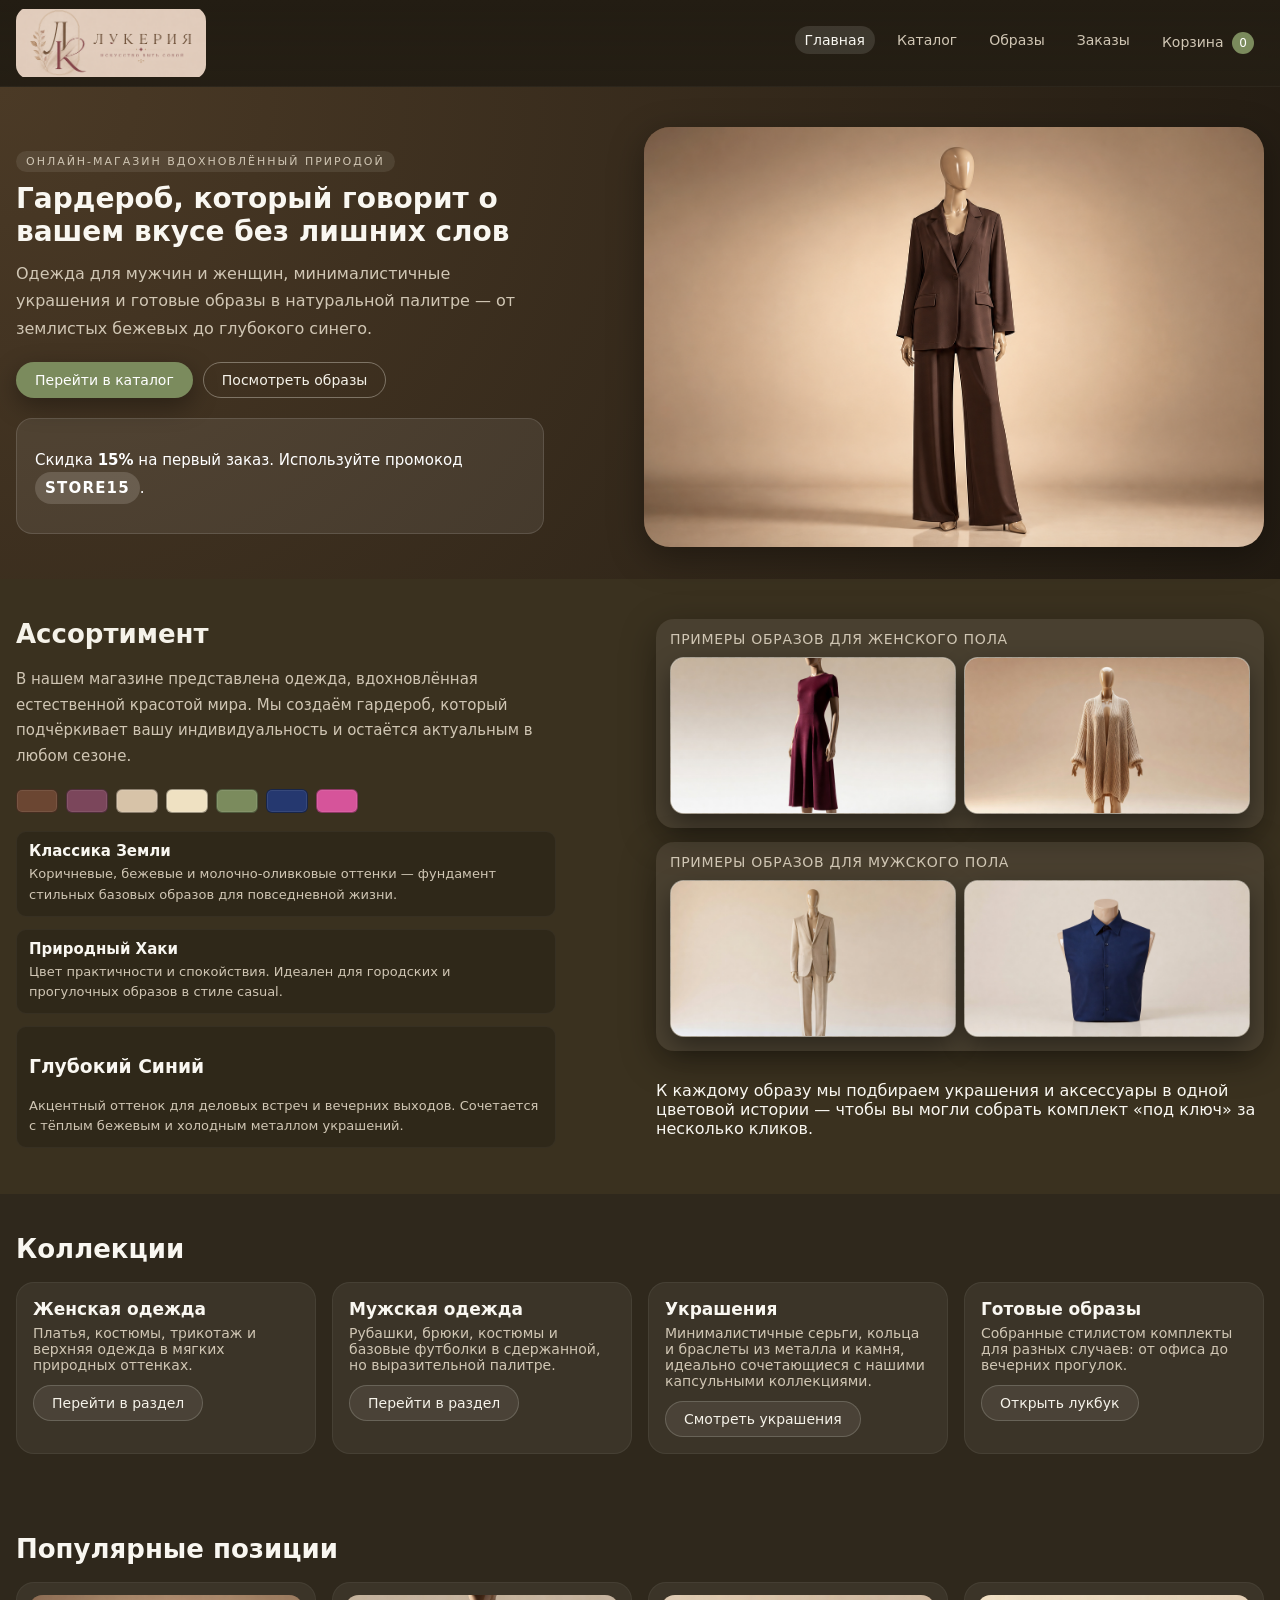
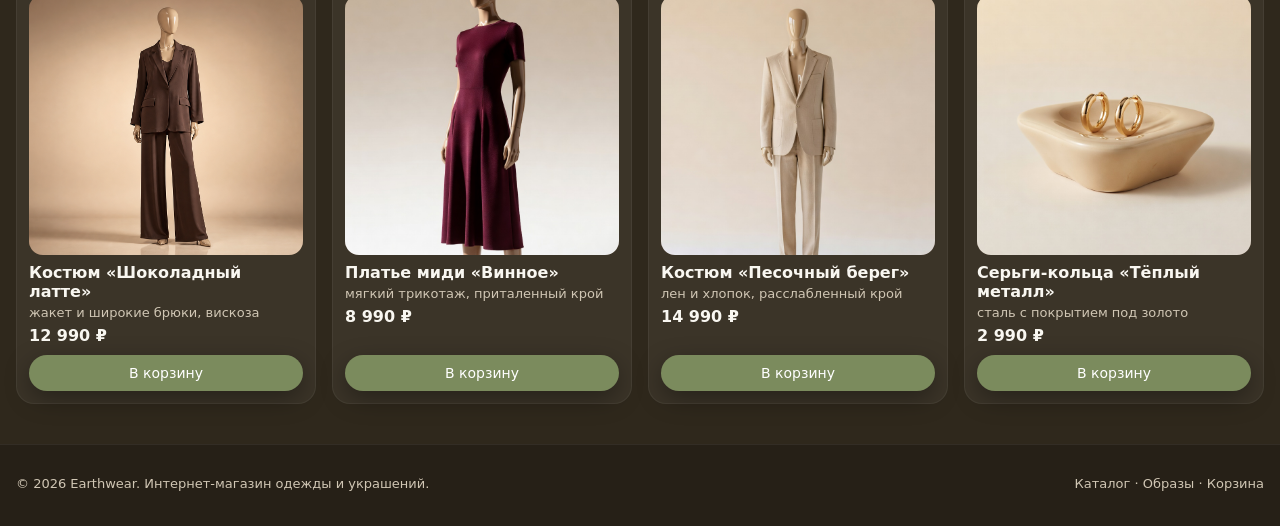
==== index.html @ 4421c504 "Add files via upload" ====
<!DOCTYPE html>
<html lang="ru">

<head>
    <meta charset="UTF-8">
    <title>Earthwear — интернет-магазин одежды</title>
    <meta name="viewport" content="width=device-width, initial-scale=1">
    <meta name="description"
        content="Интернет-магазин одежды для мужчин и женщин, украшения и готовые образы в природной цветовой гамме.">
    <link rel="stylesheet" href="css/style.css">
    <script defer src="js/main.js"></script>
</head>

<body>
    <header class="header">
        <div class="container header__inner">
            <a href="index.html" class="logo" aria-label="Earthwear">
                <img src="media/logo.png" alt="Earthwear">
            </a>
            <nav class="nav">
                <a href="index.html" class="nav__link nav__link--active">Главная</a>
                <a href="catalog.html" class="nav__link">Каталог</a>
                <a href="looks.html" class="nav__link">Образы</a>
                <a href="orders.html" class="nav__link">Заказы</a>
                <a href="cart.html" class="nav__link">
                    Корзина
                    <span class="cart-count" id="cart-count">0</span>
                </a>
            </nav>
        </div>
    </header>

    <main>
        <!-- Hero-блок -->
        <section class="hero hero--dark">
            <div class="container hero__inner">
                <div class="hero__content">
                    <p class="hero__badge">Онлайн-магазин вдохновлённый природой</p>
                    <h1 class="hero__title">Гардероб, который говорит о вашем вкусе без лишних слов</h1>
                    <p class="hero__subtitle">
                        Одежда для мужчин и женщин, минималистичные украшения и готовые образы
                        в натуральной палитре — от землистых бежевых до глубокого синего.
                    </p>
                    <div class="hero__actions">
                        <a href="catalog.html" class="btn btn--primary">Перейти в каталог</a>
                        <a href="looks.html" class="btn btn--ghost">Посмотреть образы</a>
                    </div>
                    <div class="hero__promo">
                        <p>Скидка <strong>15%</strong> на первый заказ. Используйте промокод <span
                                class="hero__promo-code">STORE15</span>.</p>
                    </div>
                </div>
                <div class="hero__image">
                    <img src="media/Шоколадный латте.png" alt="Ваш баннер / фото витрины" class="hero__image--mock">
                </div>
            </div>
        </section>

        <!-- Ассортимент в стиле презентации -->
        <section class="section section--earth" id="assortment">
            <div class="container assortment">
                <div class="assortment__text">
                    <h2 class="section__title section__title--light">Ассортимент</h2>
                    <p class="section__lead">
                        В нашем магазине представлена одежда, вдохновлённая естественной красотой мира.
                        Мы создаём гардероб, который подчёркивает вашу индивидуальность и остаётся актуальным в любом
                        сезоне.
                    </p>

                    <!-- Цветовая палитра как на слайде -->
                    <div class="color-palette">
                        <div class="color-swatch color-swatch--brown" title="Тёплый коричневый"></div>
                        <div class="color-swatch color-swatch--mauve" title="Пыльная листвяная слива"></div>
                        <div class="color-swatch color-swatch--beige" title="Бежевый песок"></div>
                        <div class="color-swatch color-swatch--sand" title="Тёплый кремовый"></div>
                        <div class="color-swatch color-swatch--olive" title="Природный хаки"></div>
                        <div class="color-swatch color-swatch--blue" title="Глубокий синий"></div>
                        <div class="color-swatch color-swatch--pink" title="Акцентный розовый"></div>
                    </div>

                    <div class="assortment__features">
                        <div class="assortment-feature">
                            <h3 class="assortment-feature__title">Классика Земли</h3>
                            <p class="assortment-feature__text">
                                Коричневые, бежевые и молочно‑оливковые оттенки — фундамент стильных базовых образов
                                для повседневной жизни.
                            </p>
                        </div>
                        <div class="assortment-feature">
                            <h3 class="assortment-feature__title">Природный Хаки</h3>
                            <p class="assortment-feature__text">
                                Цвет практичности и спокойствия. Идеален для городских и прогулочных образов в стиле
                                casual.
                            </p>
                        </div>
                        <div class="assortment-feature">
                            <h3 class="assortмент-feature__title">Глубокий Синий</h3>
                            <p class="assortment-feature__text">
                                Акцентный оттенок для деловых встреч и вечерних выходов. Сочетается с тёплым бежевым
                                и холодным металлом украшений.
                            </p>
                        </div>
                    </div>
                </div>

                <!-- Примеры образов -->
                <div class="assortment__examples">
                    <div class="assortment-block">
                        <p class="assortment-block__title">Примеры образов для женского пола</p>
                        <div class="assortment-block__photos">
                            <div class="photo-frame">
                                <img src="media/Винное.jpeg" alt="Фото look 1 женский" class="photo-frame__placeholder">
                            </div>
                            <div class="photo-frame">
                                <img src="media/Тёплый песок.jpeg" alt="Фото look 2 женский"
                                    class="photo-frame__placeholder">
                            </div>
                        </div>
                    </div>

                    <div class="assortment-block">
                        <p class="assortment-block__title">Примеры образов для мужского пола</p>
                        <div class="assortment-block__photos">
                            <div class="photo-frame">
                                <img src="media/Песочный берег.jpeg" alt="Фото look 1 мужской"
                                    class="photo-frame__placeholder">
                            </div>
                            <div class="photo-frame">
                                <img src="media/Глубокий индиго.jpeg" alt="Фото look 2 мужской"
                                    class="photo-frame__placeholder">
                            </div>
                        </div>
                    </div>

                    <p class="assortment__note">
                        К каждому образу мы подбираем украшения и аксессуары в одной цветовой истории —
                        чтобы вы могли собрать комплект «под ключ» за несколько кликов.
                    </p>
                </div>
            </div>
        </section>

        <!-- Блок с категориями -->
        <section class="section">
            <div class="container">
                <h2 class="section__title">Коллекции</h2>
                <div class="category-grid">
                    <article class="category-card">
                        <h3 class="category-card__title">Женская одежда</h3>
                        <p class="category-card__text">
                            Платья, костюмы, трикотаж и верхняя одежда в мягких природных оттенках.
                        </p>
                        <a href="catalog.html#women" class="btn btn--secondary">Перейти в раздел</a>
                    </article>

                    <article class="category-card">
                        <h3 class="category-card__title">Мужская одежда</h3>
                        <p class="category-card__text">
                            Рубашки, брюки, костюмы и базовые футболки в сдержанной, но выразительной палитре.
                        </p>
                        <a href="catalog.html#men" class="btn btn--secondary">Перейти в раздел</a>
                    </article>

                    <article class="category-card">
                        <h3 class="category-card__title">Украшения</h3>
                        <p class="category-card__text">
                            Минималистичные серьги, кольца и браслеты из металла и камня, идеально сочетающиеся
                            с нашими капсульными коллекциями.
                        </p>
                        <a href="catalog.html#jewelry" class="btn btn--secondary">Смотреть украшения</a>
                    </article>

                    <article class="category-card">
                        <h3 class="category-card__title">Готовые образы</h3>
                        <p class="category-card__text">
                            Собранные стилистом комплекты для разных случаев: от офиса до вечерних прогулок.
                        </p>
                        <a href="looks.html" class="btn btn--secondary">Открыть лукбук</a>
                    </article>
                </div>
            </div>
        </section>

        <!-- Популярные товары -->
        <section class="section">
            <div class="container">
                <h2 class="section__title">Популярные позиции</h2>
                <div class="product-grid">
                    <!-- Женский костюм -->
                    <article class="product-card">
                        <div class="product-card__image">
                            <img src="media/Шоколадный латте.png" alt="Костюм «Шоколадный латте»"
                                class="img-placeholder">
                        </div>
                        <h3 class="product-card__title">Костюм «Шоколадный латте»</h3>
                        <p class="product-card__subtitle">жакет и широкие брюки, вискоза</p>
                        <p class="product-card__price" data-price="12990">12 990 ₽</p>
                        <button class="btn btn--primary product-card__btn" data-add-to-cart data-id="w1"
                            data-name="Костюм «Шоколадный латте»" data-price="12990">
                            В корзину
                        </button>
                    </article>

                    <article class="product-card">
                        <div class="product-card__image">
                            <img src="media/Винное.jpeg" alt="Платье миди бордового цвета" class="img-placeholder">
                        </div>
                        <h3 class="product-card__title">Платье миди «Винное»</h3>
                        <p class="product-card__subtitle">мягкий трикотаж, приталенный крой</p>
                        <p class="product-card__price" data-price="8990">8 990 ₽</p>
                        <button class="btn btn--primary product-card__btn" data-add-to-cart data-id="w2"
                            data-name="Платье миди «Винное»" data-price="8990">
                            В корзину
                        </button>
                    </article>

                    <article class="product-card">
                        <div class="product-card__image">
                            <img src="media/Песочный берег.jpeg" alt="Мужской костюм песочного цвета"
                                class="img-placeholder">
                        </div>
                        <h3 class="product-card__title">Костюм «Песочный берег»</h3>
                        <p class="product-card__subtitle">лен и хлопок, расслабленный крой</p>
                        <p class="product-card__price" data-price="14990">14 990 ₽</p>
                        <button class="btn btn--primary product-card__btn" data-add-to-cart data-id="m1"
                            data-name="Костюм «Песочный берег»" data-price="14990">
                            В корзину
                        </button>
                    </article>

                    <article class="product-card">
                        <div class="product-card__image">
                            <img src="media/Тёплый металл.jpeg" alt="Минималистичные серьги-кольца"
                                class="img-placeholder">
                        </div>
                        <h3 class="product-card__title">Серьги-кольца «Тёплый металл»</h3>
                        <p class="product-card__subtitle">сталь с покрытием под золото</p>
                        <p class="product-card__price" data-price="2990">2 990 ₽</p>
                        <button class="btn btn--primary product-card__btn" data-add-to-cart data-id="j1"
                            data-name="Серьги-кольца «Тёплый металл»" data-price="2990">
                            В корзину
                        </button>
                    </article>
                </div>
            </div>
        </section>
    </main>

    <footer class="footer">
        <div class="container footer__inner">
            <p>© 2026 Earthwear. Интернет-магазин одежды и украшений.</p>
            <p><a href="catalog.html" class="footer__link">Каталог</a> · <a href="looks.html"
                    class="footer__link">Образы</a> · <a href="cart.html" class="footer__link">Корзина</a></p>
        </div>
    </footer>
</body>

</html>
---- css/style.css ----
:root {
    /* Цветовая тема в стиле слайда */
    --color-page-bg: #2f281c;
    --color-section-bg: #3a311f;
    --color-card-bg: rgba(245, 242, 233, 0.06);
    --color-card-solid: #f5f2e9;

    --color-text-main: #f9f7f1;
    --color-text-muted: #d0c6b4;
    --color-border: rgba(250, 248, 240, 0.1);

    --accent-brown: #6b4632;
    --accent-mauve: #7b465b;
    --accent-beige: #d7c3a8;
    --accent-sand: #efe1c2;
    --accent-olive: #7b8b5d;
    --accent-blue: #25386f;
    --accent-pink: #d6549a;

    --radius-sm: 4px;
    --radius-md: 10px;
    --radius-lg: 18px;

    --shadow-soft: 0 10px 35px rgba(0, 0, 0, 0.35);
}

/* Сброс */

*,
*::before,
*::after {
    box-sizing: border-box;
}

body {
    margin: 0;
    font-family: system-ui, -apple-system, BlinkMacSystemFont, "Segoe UI", sans-serif;
    background-color: var(--color-page-bg);
    color: var(--color-text-main);
}

img {
    max-width: 100%;
    display: block;
}

a {
    color: inherit;
    text-decoration: none;
}

button {
    font: inherit;
    border: none;
    cursor: pointer;
    background: none;
}

/* Базовая сетка */

.container {
    width: 100%;
    max-width: 1360px;
    margin: 0 auto;
    padding: 0 16px;
}

/* Шапка */

.header {
    position: sticky;
    top: 0;
    z-index: 20;
    background: linear-gradient(to bottom, #231d13, rgba(35, 29, 19, 0.85));
    backdrop-filter: blur(10px);
    border-bottom: 1px solid rgba(255, 255, 255, 0.04);
}

.header__inner {
    display: flex;
    justify-content: space-between;
    align-items: center;
    height: 86px;
}

.logo {
    display: inline-flex;
    align-items: center;
    width: 190px;
    height: 72px;
    flex: 0 0 auto;
}

.logo img {
    width: 100%;
    height: 100%;
    object-fit: contain;
    border-radius: 14px;
}

.nav {
    display: flex;
    gap: 12px;
}

.nav__link {
    padding: 6px 10px;
    border-radius: 999px;
    font-size: 14px;
    color: var(--color-text-muted);
    height: fit-content;
    transition: background-color .15s ease, color .15s ease;
}

.nav__link--active,
.nav__link:hover {
    background-color: rgba(245, 242, 233, 0.12);
    color: var(--color-text-main);
}

/* Счётчик корзины */

.cart-count {
    display: inline-flex;
    align-items: center;
    justify-content: center;
    min-width: 22px;
    height: 22px;
    margin-left: 4px;
    border-radius: 999px;
    background: var(--accent-olive);
    color: #fff;
    font-size: 12px;
}

/* Секции */

.section {
    padding: 40px 0;
}

.section--earth {
    background-color: var(--color-section-bg);
}

.section__title {
    margin: 0 0 18px;
    font-size: 26px;
}

.section__title--light {
    color: var(--color-card-solid);
}

.section__lead {
    margin: 0 0 20px;
    max-width: 540px;
    color: var(--color-text-muted);
    font-size: 15px;
    line-height: 1.7;
}

.section__lead--narrow {
    max-width: 620px;
}

/* Кнопки */

.btn {
    display: inline-flex;
    align-items: center;
    justify-content: center;
    padding: 9px 18px;
    border-radius: 999px;
    border: 1px solid transparent;
    font-size: 14px;
    font-weight: 500;
    transition: background-color .15s ease, transform .05s ease, box-shadow .15s ease, border-color .15s ease;
}

.btn--primary {
    background: var(--accent-olive);
    color: #fff;
    box-shadow: 0 8px 24px rgba(0, 0, 0, 0.35);
}

.btn--primary:hover {
    background: #8a9a63;
    transform: translateY(-1px);
    box-shadow: 0 12px 35px rgba(0, 0, 0, 0.45);
}

.btn--secondary {
    background: rgba(245, 242, 233, 0.08);
    color: var(--color-card-solid);
    border-color: rgba(245, 242, 233, 0.18);
}

.btn--secondary:hover {
    background: rgba(245, 242, 233, 0.16);
}

.btn--ghost {
    border-color: rgba(245, 242, 233, 0.35);
    color: var(--color-card-solid);
    background: transparent;
}

.btn--ghost:hover {
    background: rgba(245, 242, 233, 0.08);
}

/* HERO */

.hero {
    padding: 40px 0 32px;
}

.hero--dark {
    background: radial-gradient(circle at top left, #4b3a26, #221b12);
}

.hero__inner {
    display: flex;
    flex-wrap: wrap;
    gap: 48px;
    align-items: center;
    justify-content: space-between;
}

.hero__content {
    flex: 1 1 390px;
}

.hero__badge {
    display: inline-flex;
    align-items: center;
    padding: 4px 10px;
    border-radius: 999px;
    background-color: rgba(245, 242, 233, 0.09);
    color: var(--color-text-muted);
    font-size: 11px;
    text-transform: uppercase;
    letter-spacing: 0.18em;
    margin-bottom: 10px;
}

.hero__title {
    font-size: 28px;
    margin: 0 0 12px;
}

.hero__subtitle {
    margin: 0 0 20px;
    max-width: 580px;
    color: var(--color-text-muted);
    line-height: 1.7;
}

.hero__actions {
    display: flex;
    flex-wrap: wrap;
    gap: 10px;
}

.hero__promo {
    margin-top: 20px;
    padding: 14px 18px;
    border-radius: 16px;
    background: rgba(255, 255, 255, 0.08);
    color: #fff;
    max-width: 600px;
    font-size: 15px;
    line-height: 1.6;
    border: 1px solid rgba(255, 255, 255, 0.12);
}

.hero__promo-code {
    display: inline-flex;
    padding: 4px 10px;
    border-radius: 999px;
    background: rgba(245, 242, 233, 0.16);
    color: #fff;
    font-weight: 700;
    letter-spacing: 0.08em;
}

.hero__image {
    flex: 1.25 1 500px;
    display: flex;
    justify-content: flex-end;
    min-width: 320px;
}

.hero__image--mock {
    width: min(100%, 620px);
    height: 420px;
    border-radius: 26px;
    background: linear-gradient(135deg, #5c4530, #3a2a1c);
    box-shadow: var(--shadow-soft);
    object-fit: cover;
    object-position: center top;
}

.hero__image-label {
    font-size: 13px;
    color: rgba(249, 247, 241, 0.8);
}

/* Ассортимент */

.assortment {
    display: grid;
    grid-template-columns: minmax(0, 1.1fr) minmax(0, 1.1fr);
    gap: 32px;
    align-items: flex-start;
}

.assortment__text {
    max-width: 540px;
}

.assortment__features {
    margin-top: 18px;
    display: grid;
    gap: 12px;
}

.assortment-feature {
    padding: 10px 12px;
    border-radius: var(--radius-md);
    background-color: rgba(0, 0, 0, 0.18);
    border: 1px solid rgba(255, 255, 255, 0.04);
}

.assortment-feature__title {
    margin: 0 0 4px;
    font-size: 15px;
    font-weight: 600;
}

.assortment-feature__text {
    margin: 0;
    font-size: 13px;
    color: var(--color-text-muted);
    line-height: 1.6;
}

/* Палитра */

.color-palette {
    display: flex;
    flex-wrap: wrap;
    gap: 8px;
    margin: 14px 0 6px;
}

.color-swatch {
    width: 42px;
    height: 24px;
    border-radius: 6px;
    border: 1px solid rgba(0, 0, 0, 0.35);
    box-shadow: 0 0 0 1px rgba(255, 255, 255, 0.08) inset;
}

.color-swatch--brown { background: var(--accent-brown); }
.color-swatch--mauve { background: var(--accent-mauve); }
.color-swatch--beige { background: var(--accent-beige); }
.color-swatch--sand { background: var(--accent-sand); }
.color-swatch--olive { background: var(--accent-olive); }
.color-swatch--blue { background: var(--accent-blue); }
.color-swatch--pink { background: var(--accent-pink); }

/* Примеры образов */

.assortment__examples {
    display: flex;
    flex-direction: column;
    gap: 14px;
}

.assortment-block {
    background: rgba(245, 242, 233, 0.08);
    border-radius: var(--radius-lg);
    padding: 12px 14px 14px;
    box-shadow: var(--shadow-soft);
}

.assortment-block__title {
    margin: 0 0 10px;
    font-size: 14px;
    letter-spacing: 0.05em;
    text-transform: uppercase;
    color: var(--color-text-muted);
}

.assortment-block__photos {
    display: grid;
    grid-template-columns: repeat(2, minmax(0, 1fr));
    gap: 8px;
}

.photo-frame {
    background: #f5f2e9;
    border-radius: 18px;
    padding: 0;
    box-shadow: 0 10px 24px rgba(0, 0, 0, 0.4);
}

.photo-frame--tall {
    height: 220px;
    display: flex;
}

.photo-frame__placeholder {
    flex: 1;
    border-radius: 14px;
    border: 1px solid rgba(120, 110, 95, 0.6);
    background: repeating-linear-gradient(-45deg,#f5f2e9,#f5f2e9 4px,#ece6d8 4px,#ece6d8 8px);
    color: #6c5e4a;
    padding: 0;
    overflow: hidden;
}

img.photo-frame__placeholder {
    display: block;
    width: 100%;
    height: 100%;
    object-fit: cover;
    border-radius: 14px;
}    padding: 0;
    font-size: 13px;
    display: flex;
    align-items: center;
    justify-content: center;
    text-align: center;
    padding: 8px;
}

.assortment__note {
    margin: 8px 4px 0;
    font-size: 13px;
    color: var(--color-text-muted);
}

/* Категории */

.category-grid {
    display: grid;
    grid-template-columns: repeat(auto-fit, minmax(230px, 1fr));
    gap: 16px;
}

.category-card {
    background-color: var(--color-card-bg);
    border-radius: var(--radius-lg);
    padding: 16px;
    border: 1px solid rgba(255, 255, 255, 0.06);
}

.category-card__title {
    margin: 0 0 6px;
    font-size: 17px;
}

.category-card__text {
    margin: 0 0 12px;
    font-size: 14px;
    color: var(--color-text-muted);
}

/* Сетка товаров */

.product-grid {
    display: grid;
    grid-template-columns: repeat(auto-fit, minmax(220px, 1fr));
    gap: 16px;
}

.product-card {
    background-color: var(--color-card-bg);
    border-radius: var(--radius-lg);
    padding: 12px;
    border: 1px solid rgba(255, 255, 255, 0.05);
    display: flex;
    flex-direction: column;
}

.product-card__image {
    margin-bottom: 8px;
    padding: 0;
}

.product-card__image img {
    display: block;
    width: 100%;
    height: 100%;
    object-fit: cover;
    object-position: center top;
    border-radius: 14px;
    background-color: rgba(245, 242, 233, 0.08);
}

.product-card__title {
    font-size: 16px;
    margin: 0 0 4px;
}

.product-card__subtitle {
    margin: 0 0 6px;
    font-size: 13px;
    color: var(--color-text-muted);
}

.product-card__price {
    margin: 0 0 10px;
    font-weight: 600;
}

.product-card__price-old {
    margin-right: 6px;
    color: var(--color-text-muted);
    font-weight: 400;
    text-decoration: line-through;
}

.product-card__price-new {
    color: var(--accent-sand);
}

.product-card__btn {
    margin-top: auto;
}

.product-card__link {
    color: inherit;
}

/* Заглушки картинок */

.img-placeholder {
    width: 100%;
    height: 260px;
    border-radius: 14px;
    background: repeating-linear-gradient(-45deg,#4f3a27,#4f3a27 6px,#5b4634 6px,#5b4634 12px);
    color: rgba(249, 247, 241, 0.86);
    font-size: 13px;
    display: flex;
    align-items: center;
    justify-content: center;
    text-align: center;
    padding: 8px;
}

img.img-placeholder {
    padding: 0;
    width: 100%;
    height: 260px;
    object-fit: cover;
    object-position: center top;
}

.img-placeholder--large {
    height: 260px;
}

.img-placeholder--thumb {
    height: 64px;
    font-size: 11px;
}

/* Каталог: фильтры */

.catalog__layout {
    display: grid;
    grid-template-columns: 220px minmax(0, 1fr);
    gap: 24px;
}

.sidebar {
    background-color: var(--color-card-bg);
    border-radius: var(--radius-lg);
    padding: 14px 14px 16px;
    border: 1px solid rgba(255, 255, 255, 0.06);
}

.sidebar__title {
    margin: 0 0 8px;
    font-size: 16px;
}

.sidebar__label {
    margin: 4px 0 6px;
    font-size: 13px;
    color: var(--color-text-muted);
}

.sidebar__list {
    list-style: none;
    margin: 0;
    padding: 0;
}

.sidebar__list li {
    margin-bottom: 6px;
}

.filter-btn {
    width: 100%;
    text-align: left;
    padding: 6px 10px;
    border-radius: 999px;
    border: 1px solid rgba(245, 242, 233, 0.18);
    background: rgba(245, 242, 233, 0.04);
    color: var(--color-card-solid);
    font-size: 13px;
}

.filter-btn:hover {
    background: rgba(245, 242, 233, 0.16);
}

/* Страница товара */

.product-page {
    margin-top: 16px;
    display: grid;
    grid-template-columns: minmax(0, 1.2fr) minmax(0, 1fr);
    gap: 24px;
}

.product-page__gallery,
.product-page__info {
    background-color: var(--color-card-bg);
    border-radius: var(--radius-lg);
    padding: 16px;
    border: 1px solid rgba(255, 255, 255, 0.06);
}

.product-page__gallery {
    padding: 0;
}

.product-page__image-main,
.product-page__thumbs,
.photo-frame {
    padding: 0;
}

.product-page__image-main img,
.product-page__thumbs img,
.photo-frame img {
    display: block;
    width: 100%;
    height: 100%;
    object-fit: cover;
}

.product-page__thumbs {
    display: flex;
    gap: 8px;
    margin-top: 10px;
}

.product-page__title {
    margin: 0 0 6px;
    font-size: 22px;
}

.product-page__sku {
    margin: 0 0 8px;
    font-size: 13px;
    color: var(--color-text-muted);
}

.product-page__price {
    margin: 0 0 14px;
    font-size: 20px;
    font-weight: 600;
}

.product-page__actions {
    display: flex;
    flex-wrap: wrap;
    gap: 12px;
    align-items: center;
    margin-bottom: 16px;
}

.qty input[type="number"],
.select {
    padding: 6px 10px;
    border-radius: 999px;
    border: 1px solid rgba(245, 242, 233, 0.24);
    background: transparent;
    color: var(--color-text-main);
    font-size: 13px;
    min-width: 70px;
}

.product-page__description h2,
.product-page__description h3 {
    margin: 12px 0 6px;
    font-size: 16px;
}

.product-page__description p,
.product-page__description ul {
    font-size: 14px;
    color: var(--color-text-muted);
}

.product-page__description ul {
    padding-left: 18px;
}

/* Хлебные крошки */

.breadcrumbs {
    font-size: 13px;
    color: var(--color-text-muted);
}

/* Корзина */

.cart-empty,
.cart {
    background-color: var(--color-card-bg);
    border-radius: var(--radius-lg);
    padding: 16px;
    border: 1px solid rgba(255, 255, 255, 0.06);
    font-size: 14px;
}

.cart-empty a {
    text-decoration: underline;
}

.cart-table {
    width: 100%;
    border-collapse: collapse;
    margin-bottom: 14px;
}

.cart-table th,
.cart-table td {
    padding: 8px 6px;
    border-bottom: 1px solid rgba(255, 255, 255, 0.06);
    text-align: left;
    font-size: 14px;
}

.cart-table th {
    color: var(--color-text-muted);
    font-weight: 500;
}

.cart-summary {
    display: flex;
    justify-content: space-between;
    align-items: center;
}

.cart-summary__total {
    font-size: 18px;
    font-weight: 600;
}

.cart-qty-controls {
    display: inline-flex;
    align-items: center;
    gap: 4px;
}

.cart-qty-controls button {
    width: 22px;
    height: 22px;
    border-radius: 999px;
    background: rgba(245, 242, 233, 0.1);
    color: var(--color-card-solid);
}

/* Удаление из корзины */

.cart-remove-btn {
    color: #f97373;
    font-size: 13px;
    background: none;
}

.cart-promo {
    margin-bottom: 18px;
}

.cart-promo__row {
    display: flex;
    flex-wrap: wrap;
    gap: 10px;
    align-items: center;
    margin-top: 8px;
}

.cart-promo input {
    flex: 1;
    min-width: 180px;
    padding: 12px 14px;
    border-radius: 999px;
    border: 1px solid rgba(245, 242, 233, 0.16);
    background: rgba(255, 255, 255, 0.05);
    color: var(--color-text-main);
}

.cart-promo__message {
    margin: 0;
    font-size: 13px;
    color: var(--color-text-muted);
}

.cart-promo__message--success {
    color: #86efac;
}

.cart-promo__message--error {
    color: #f97373;
}

.cart-details {
    display: grid;
    gap: 10px;
    padding: 18px;
    border-radius: var(--radius-lg);
    background: rgba(255, 255, 255, 0.05);
    border: 1px solid rgba(255, 255, 255, 0.08);
    margin-bottom: 18px;
}

.cart-detail-row {
    display: flex;
    justify-content: space-between;
    gap: 12px;
    color: var(--color-text-muted);
}

.cart-detail-row--total {
    color: var(--color-text-main);
    font-weight: 700;
}

.cart-actions {
    display: flex;
    flex-wrap: wrap;
    gap: 12px;
    align-items: center;
}

.order-confirmation {
    margin-top: 16px;
    padding: 16px;
    border-radius: var(--radius-lg);
    background: rgba(115, 86, 60, 0.12);
    border: 1px solid rgba(245, 242, 233, 0.12);
    color: var(--color-card-solid);
}

.orders-list {
    display: grid;
    gap: 18px;
    animation: ordersFadeIn 0.5s ease;
}

@keyframes ordersFadeIn {
    from { opacity: 0; transform: translateY(20px); }
    to { opacity: 1; transform: translateY(0); }
}

.order-card {
    background-color: var(--color-card-bg);
    border-radius: var(--radius-lg);
    padding: 18px;
    border: 1px solid rgba(255, 255, 255, 0.08);
}

.order-card__header {
    display: flex;
    justify-content: space-between;
    align-items: center;
}

.order-card__title {
    margin: 0;
    font-size: 18px;
}

.order-card__toggle {
    font-size: 13px;
    padding: 6px 12px;
}

.order-card__details {
    /* По умолчанию видим */
}

.order-card__meta {
    margin: 0 0 10px;
    font-size: 14px;
    color: var(--color-text-muted);
}

.order-card__items {
    display: grid;
    gap: 10px;
    margin-bottom: 14px;
}

.order-card__item {
    display: grid;
    grid-template-columns: 2fr 0.7fr 1fr;
    gap: 12px;
    align-items: center;
    font-size: 13px;
}

.order-card__item span {
    display: block;
    overflow-wrap: anywhere;
}

@media (max-width: 720px) {
    .cart-table th,
    .cart-table td,
    .order-card__item {
        font-size: 12px;
    }

    .order-card__item {
        grid-template-columns: 1.6fr 0.6fr 1fr;
    }
}

/* Лукбук */

.look-grid {
    display: grid;
    grid-template-columns: minmax(0, 1fr);
    gap: 18px;
}

.look-card {
    display: grid;
    grid-template-columns: minmax(0, 1.1fr) minmax(0, 1.3fr);
    gap: 20px;
    background-color: var(--color-card-bg);
    border-radius: var(--radius-lg);
    padding: 16px;
    border: 1px solid rgba(255, 255, 255, 0.06);
}

.look-card__content {
    display: flex;
    flex-direction: column;
    justify-content: space-between;
}

.look-card__title {
    margin: 0 0 4px;
    font-size: 20px;
}

.look-card__tagline {
    margin: 0 0 10px;
    font-size: 14px;
    color: var(--color-text-muted);
}

.look-card__list {
    margin: 0 0 10px;
    padding-left: 18px;
    font-size: 14px;
    color: var(--color-text-muted);
}

.look-card__price {
    margin: 0 0 12px;
    font-size: 15px;
}

/* Подвал */

.footer {
    border-top: 1px solid rgba(255, 255, 255, 0.06);
    padding: 18px 0 22px;
    background: #262017;
}

.footer__inner {
    display: flex;
    justify-content: space-between;
    gap: 16px;
    font-size: 13px;
    color: var(--color-text-muted);
}

.footer__link {
    color: var(--color-text-muted);
}

/* Адаптив */

@media (max-width: 1000px) {
    .hero__inner {
        flex-direction: column;
        align-items: center;
        text-align: center;
    }

    .hero__content {
        width: 100%;
    }

    .hero__subtitle,
    .hero__promo {
        margin-left: auto;
        margin-right: auto;
    }

    .hero__actions {
        justify-content: center;
    }

    .hero__image {
        width: 100%;
        min-width: 0;
        justify-content: center;
    }

    .hero__image--mock {
        width: min(100%, 620px);
        height: 360px;
    }
}

@media (max-width: 900px) {
    .assortment {
        grid-template-columns: 1fr;
    }

    .look-card {
        grid-template-columns: 1fr;
    }

    .product-page {
        grid-template-columns: 1fr;
    }

    .catalog__layout {
        grid-template-columns: 1fr;
    }

}

@media (max-width: 720px) {
    .header__inner {
        flex-wrap: wrap;
        height: auto;
        gap: 8px;
        justify-content: center;
        padding: 8px 0;
    }

    .nav {
        justify-content: center;
    }

    .hero__image--mock {
        height: 280px;
    }

    .footer__inner {
        flex-direction: column;
    }
}

/* Модальное окно */

.modal {
    position: fixed;
    top: 0;
    left: 0;
    width: 100%;
    height: 100%;
    z-index: 1000;
    display: flex;
    align-items: center;
    justify-content: center;
    opacity: 0;
    animation: modalFadeIn 0.3s ease forwards;
}

@keyframes modalFadeIn {
    to { opacity: 1; }
}

.modal__overlay {
    position: absolute;
    top: 0;
    left: 0;
    width: 100%;
    height: 100%;
    background: rgba(0, 0, 0, 0.7);
    backdrop-filter: blur(4px);
}

.modal__content {
    position: relative;
    background: var(--color-card-bg);
    border-radius: var(--radius-lg);
    padding: 32px;
    border: 1px solid rgba(255, 255, 255, 0.08);
    box-shadow: var(--shadow-soft);
    max-width: 400px;
    width: 90%;
    text-align: center;
}

.modal__body {
    display: flex;
    flex-direction: column;
    align-items: center;
    gap: 16px;
}

.modal__title {
    margin: 0;
    font-size: 20px;
    color: var(--color-text-main);
}

.modal__text {
    margin: 0;
    font-size: 14px;
    color: var(--color-text-muted);
}

/* Анимация спиннера */

.payment-spinner {
    width: 48px;
    height: 48px;
    border: 3px solid rgba(245, 242, 233, 0.1);
    border-top: 3px solid var(--accent-olive);
    border-radius: 50%;
    animation: spin 1s linear infinite;
}

@keyframes spin {
    0% { transform: rotate(0deg); }
    100% { transform: rotate(360deg); }
}
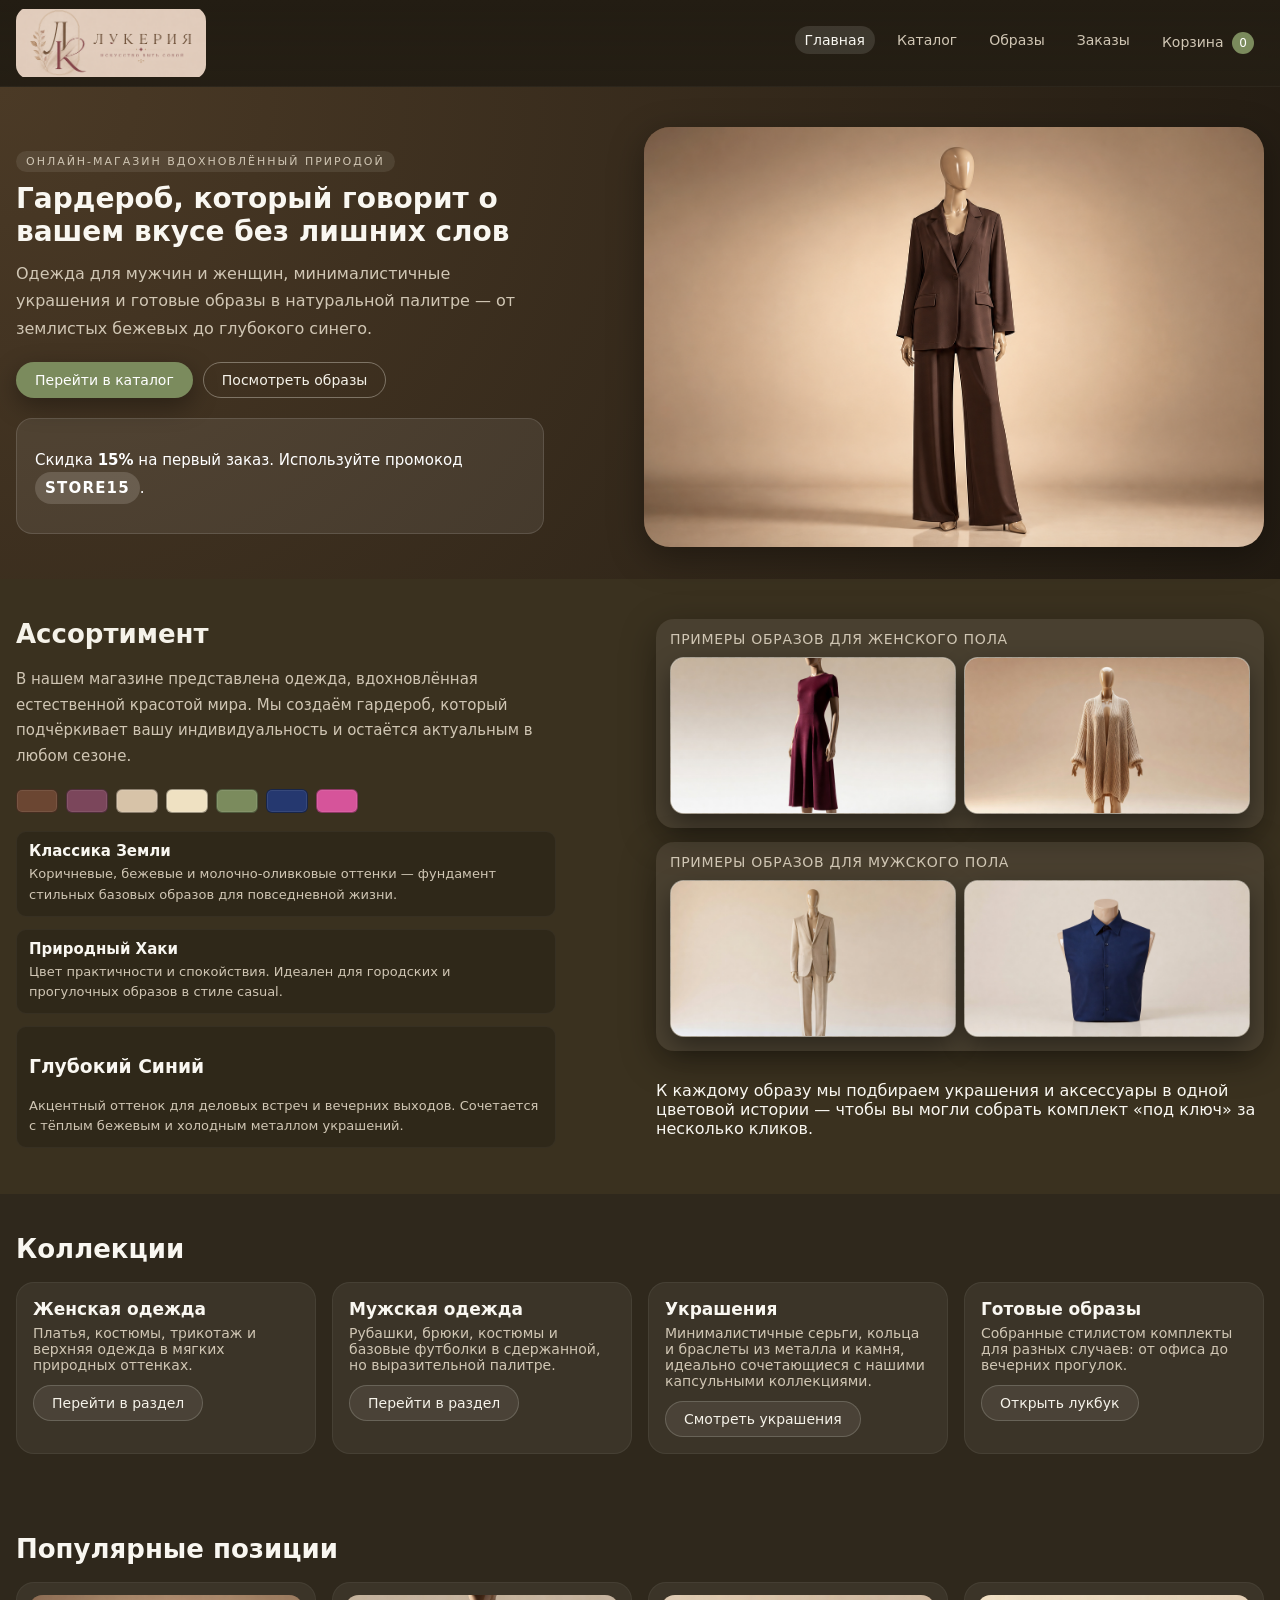
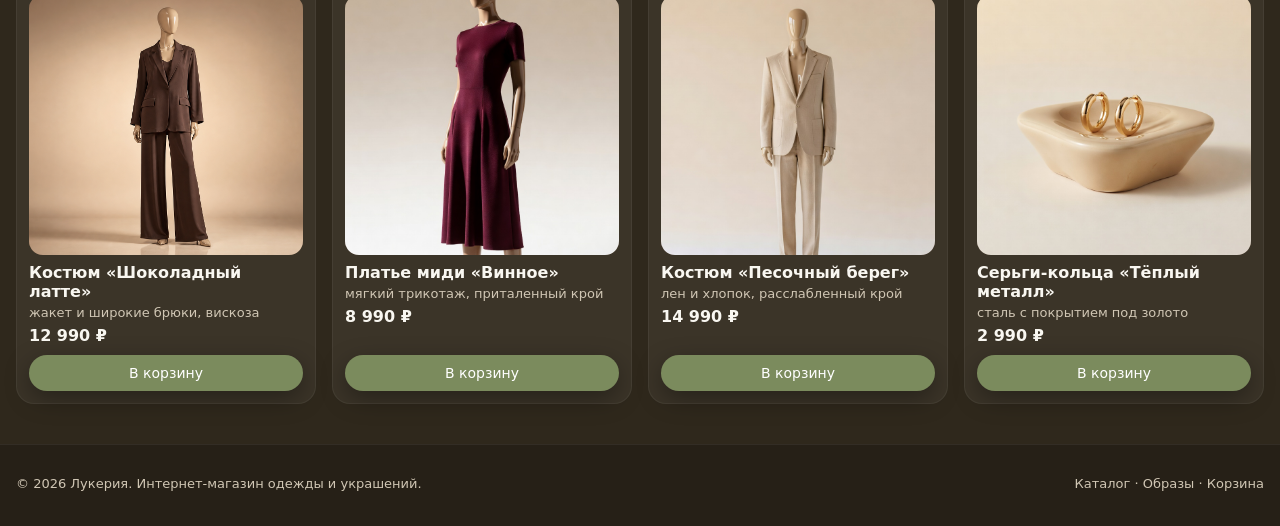
==== commit 357da7de: "Add files via upload" ====
--- a/index.html
+++ b/index.html
@@ -3,7 +3,7 @@
 
 <head>
     <meta charset="UTF-8">
-    <title>Earthwear — интернет-магазин одежды</title>
+    <title>Лукерия — интернет-магазин одежды</title>
     <meta name="viewport" content="width=device-width, initial-scale=1">
     <meta name="description"
         content="Интернет-магазин одежды для мужчин и женщин, украшения и готовые образы в природной цветовой гамме.">
@@ -14,8 +14,8 @@
 <body>
     <header class="header">
         <div class="container header__inner">
-            <a href="index.html" class="logo" aria-label="Earthwear">
-                <img src="media/logo.png" alt="Earthwear">
+            <a href="index.html" class="logo" aria-label="Лукерия">
+                <img src="media/logo.png" alt="Лукерия">
             </a>
             <nav class="nav">
                 <a href="index.html" class="nav__link nav__link--active">Главная</a>
@@ -248,7 +248,7 @@
 
     <footer class="footer">
         <div class="container footer__inner">
-            <p>© 2026 Earthwear. Интернет-магазин одежды и украшений.</p>
+            <p>© 2026 Лукерия. Интернет-магазин одежды и украшений.</p>
             <p><a href="catalog.html" class="footer__link">Каталог</a> · <a href="looks.html"
                     class="footer__link">Образы</a> · <a href="cart.html" class="footer__link">Корзина</a></p>
         </div>
--- a/css/style.css
+++ b/css/style.css
@@ -1064,11 +1064,15 @@
         height: auto;
         gap: 8px;
         justify-content: center;
-        padding: 8px 0;
+        padding-top: 8px;
+        padding-bottom: 8px;
     }
 
     .nav {
+        max-width: 100%;
+        flex-wrap: wrap;
         justify-content: center;
+        row-gap: 6px;
     }
 
     .hero__image--mock {
